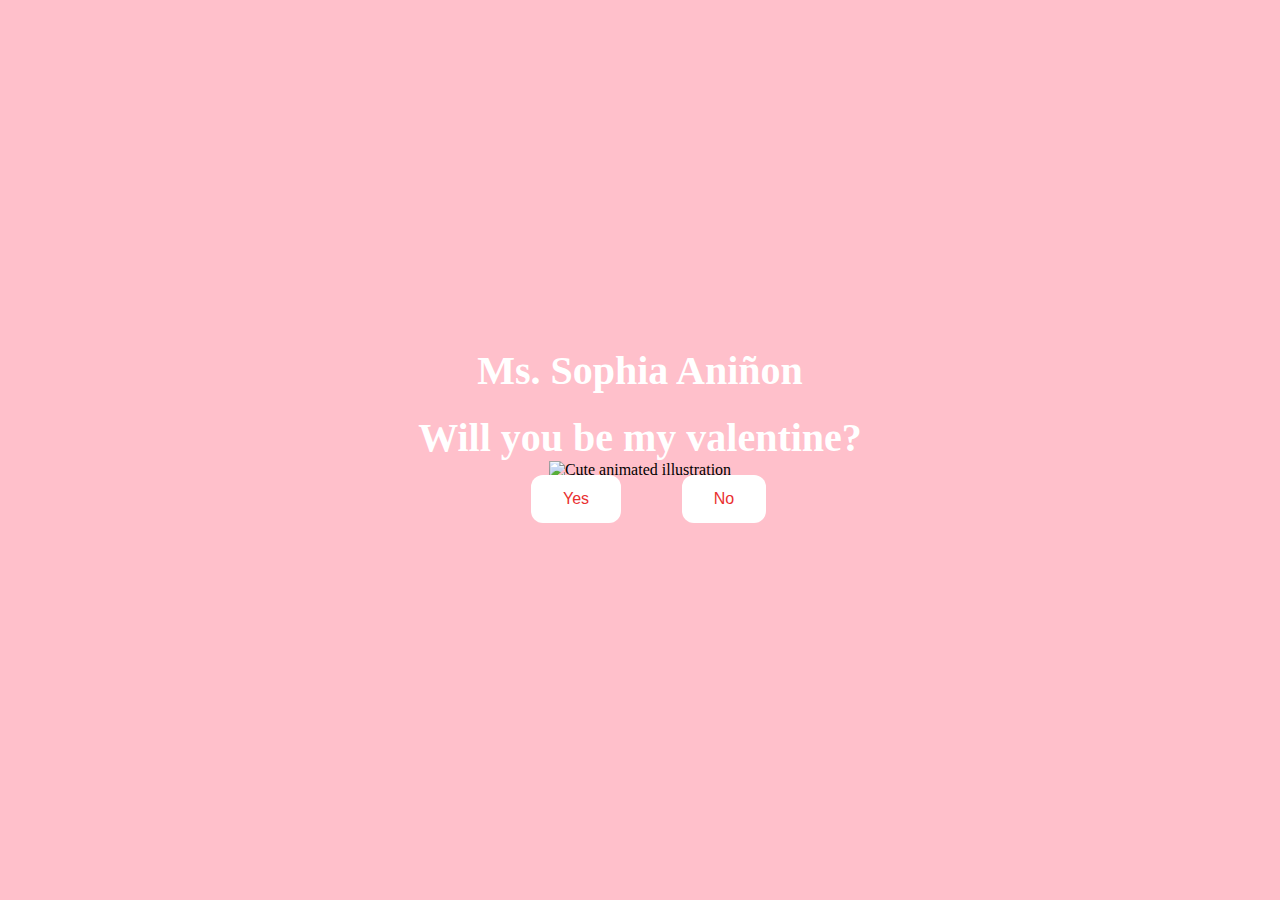
==== index.html @ 97219cb6 "my changes" ====
<!DOCTYPE html>
<html lang="en">
    <head>
        <link rel="stylesheet" href="./styles.css">
        
    </head> 
    <body>
        <div class="container">
            <div >
                <h1 class = "header_text">Ms. Sophia Aniñon</h1>
                <h1 class = "header_text">Will you be my valentine?</h1>
            </div>
            <div class="gif_container">
                <img src="https://media.giphy.com/media/hRvKHKbOLPmJS5lWRE/giphy.gif?cid=790b7611h1pb5qe0584bftwzymtmanhggyej4kunzo2r5sml&ep=v1_stickers_search&rid=giphy.gif&ct=s" alt="Cute animated illustration">
            </div>
            <div class = "buttons">
                <button class="btn" id = "yesButton" onclick="nextPage()">Yes</button>
                <button class="btn" id="noButton" onmouseover="moveButton()" onclick="moveButton()">No</button>
                <script>
                    function nextPage() {
                        window.location.href = "yes.html";
                    }
                    
                    function moveButton() {
                        var x = Math.random() * (window.innerWidth - document.getElementById('noButton').offsetWidth) - 85;
                        var y = Math.random() * (window.innerHeight - document.getElementById('noButton').offsetHeight) - 48;
                        document.getElementById('noButton').style.left = `${x}px`;
                        document.getElementById('noButton').style.top = `${y}px`;
                    }
                </script> 
            </div>
        </div>
       
    </body> 
</html>
---- styles.css ----
body {
    display: flex;
    justify-content: center;
    align-items: center;
    height: 90vh;
    background-color: #FFC0CB;
}

#noButton {
    position: absolute;
    margin-left: 150px;
    transition: 0.5s;
}

#yesButton {
    position: absolute;
    margin-right: 150px;
}

.header_text {
    font-family: 'Nunito';
    font-size: 40px;
    font-weight: bold;
    color: rgb(255, 255, 255);
    text-align: center;
    margin-top: 20px;
    margin-bottom: 0;
}

.buttons {
    display: flex;
    flex-direction: row;
    justify-content: center;
    align-items: center;
    margin-top: 20px;
    margin-left: 20px;
}

.btn {
    background-color: #ffffff;
    color: rgb(233, 48, 48);
    padding: 15px 32px;
    text-align: center;
    display: inline-block;
    font-size: 16px;
    margin: 4px 2px;
    cursor: pointer;
    border: none;
    border-radius: 12px;
    transition: background-color 0.3s ease;
}

.gif_container {
    display: flex;
    justify-content: center;
    align-items: center;
}

@media only screen and (max-width: 320px) and (max-height: 568px) {
    body {
        height: 100vh;
    }

    .header_text {
        font-size: 20px;
    }

    img {
        height: 60vh;
    }

    .btn {
        padding: 10px 18px;
        font-size: 12px;
    }
}

@media only screen and (max-width: 414px) and (max-height: 736px) {
    body {
        height: 90vh;
    }

    .header_text {
        font-size: 28px;
    }

    img {
        height: 60vh;
    }

    .btn {
        padding: 15px 25px;
        font-size: 14px;
    }
}
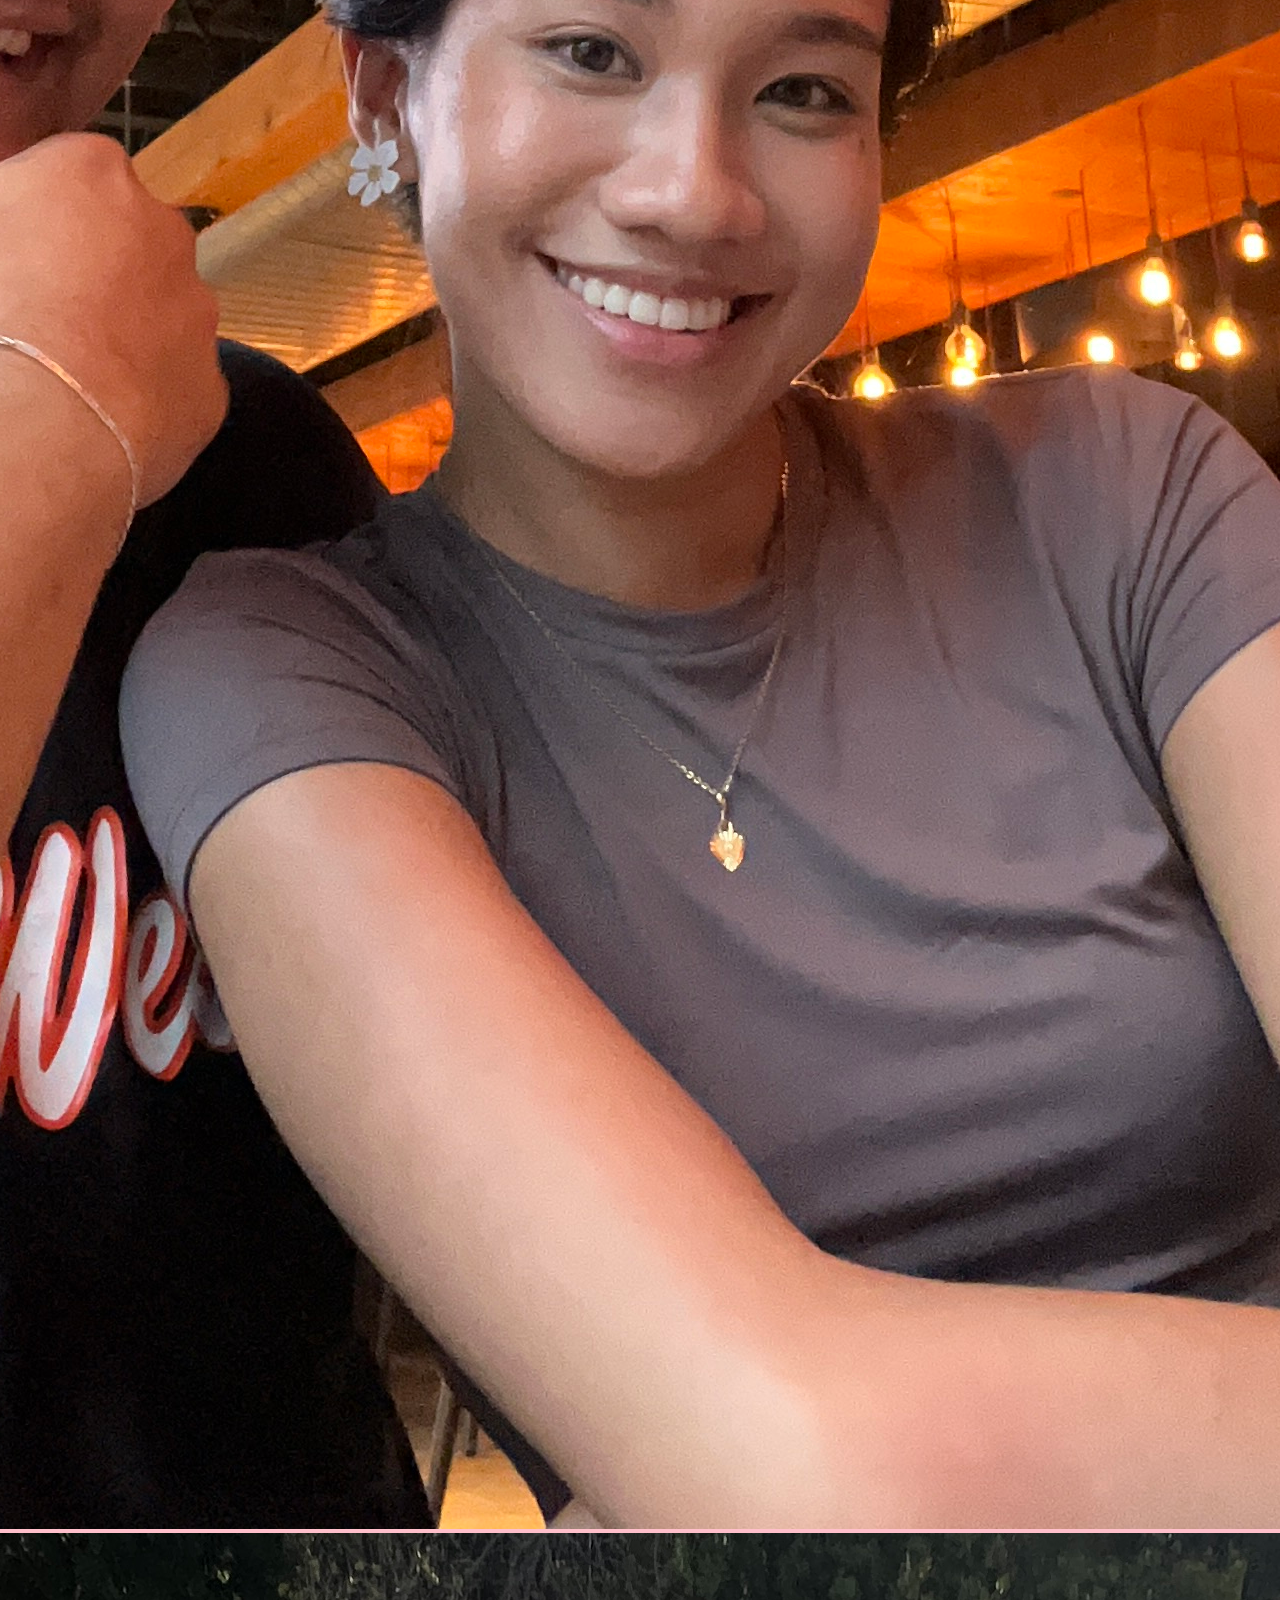
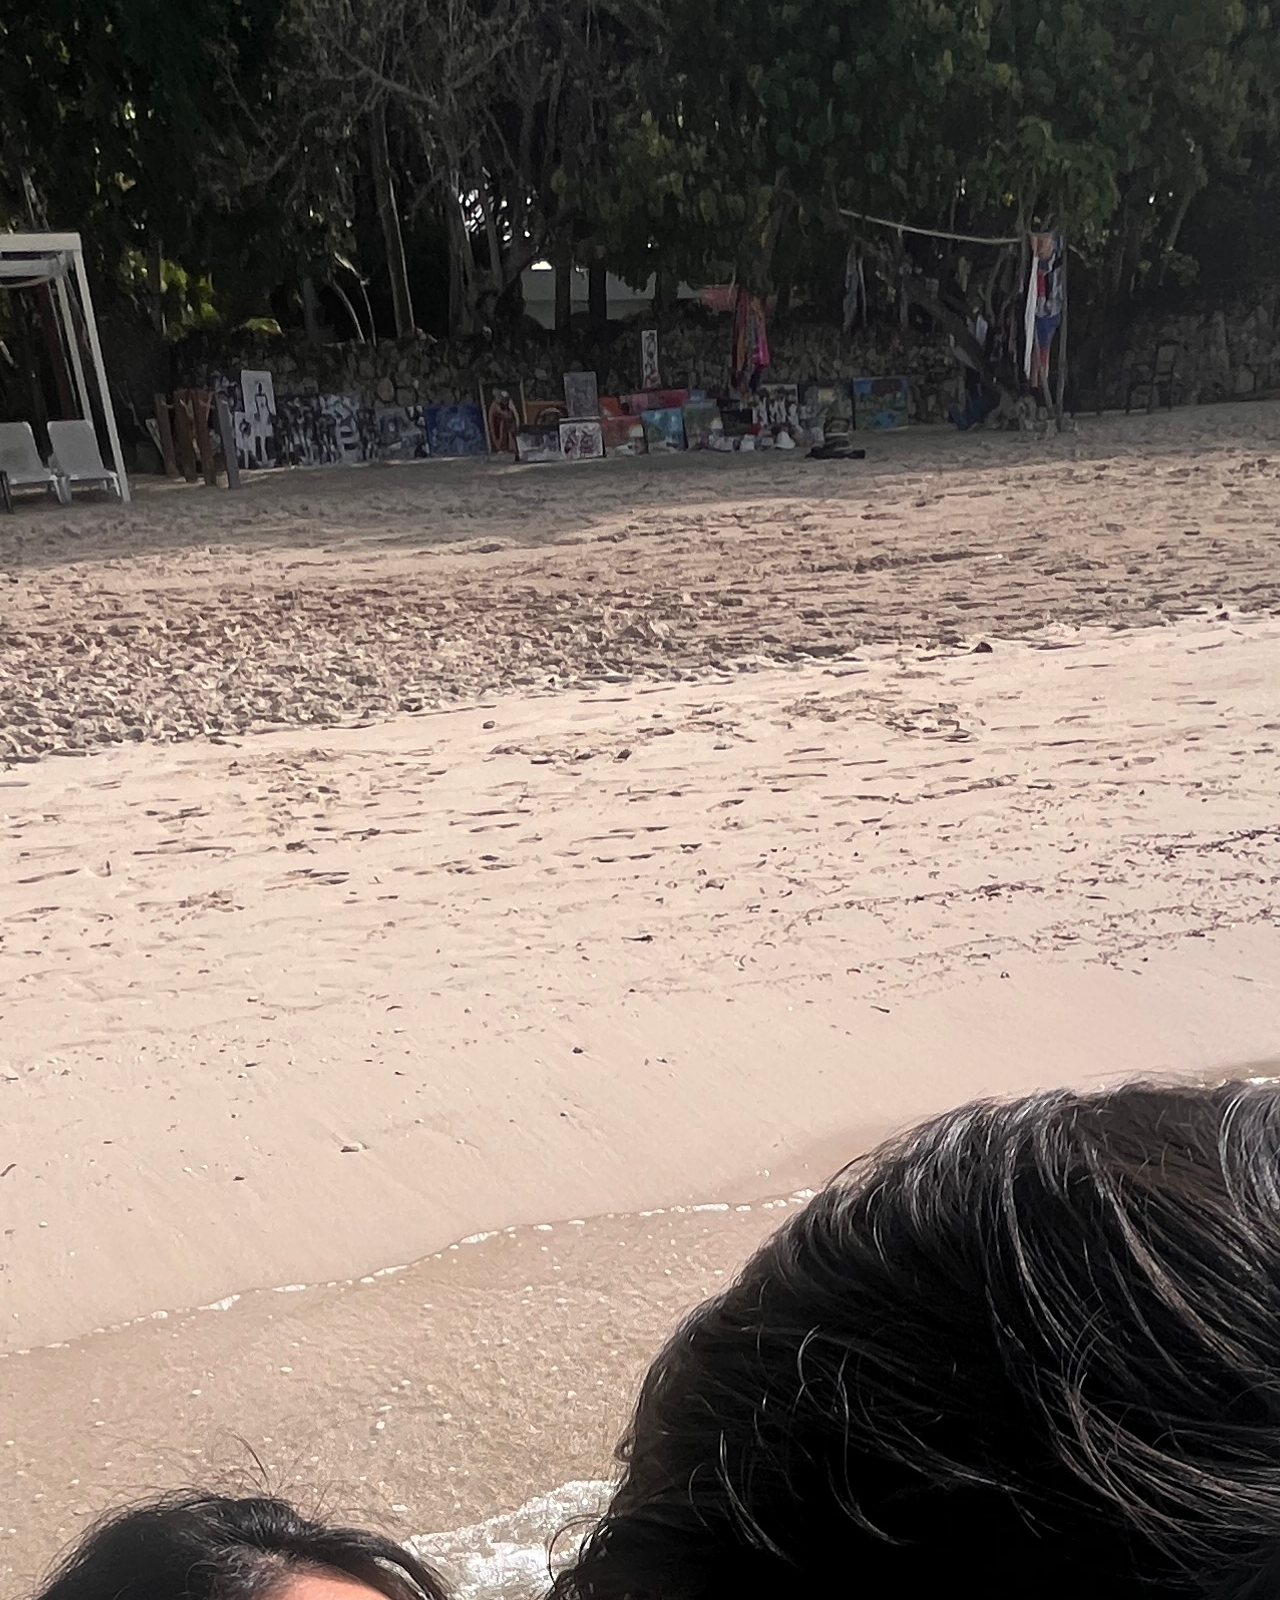
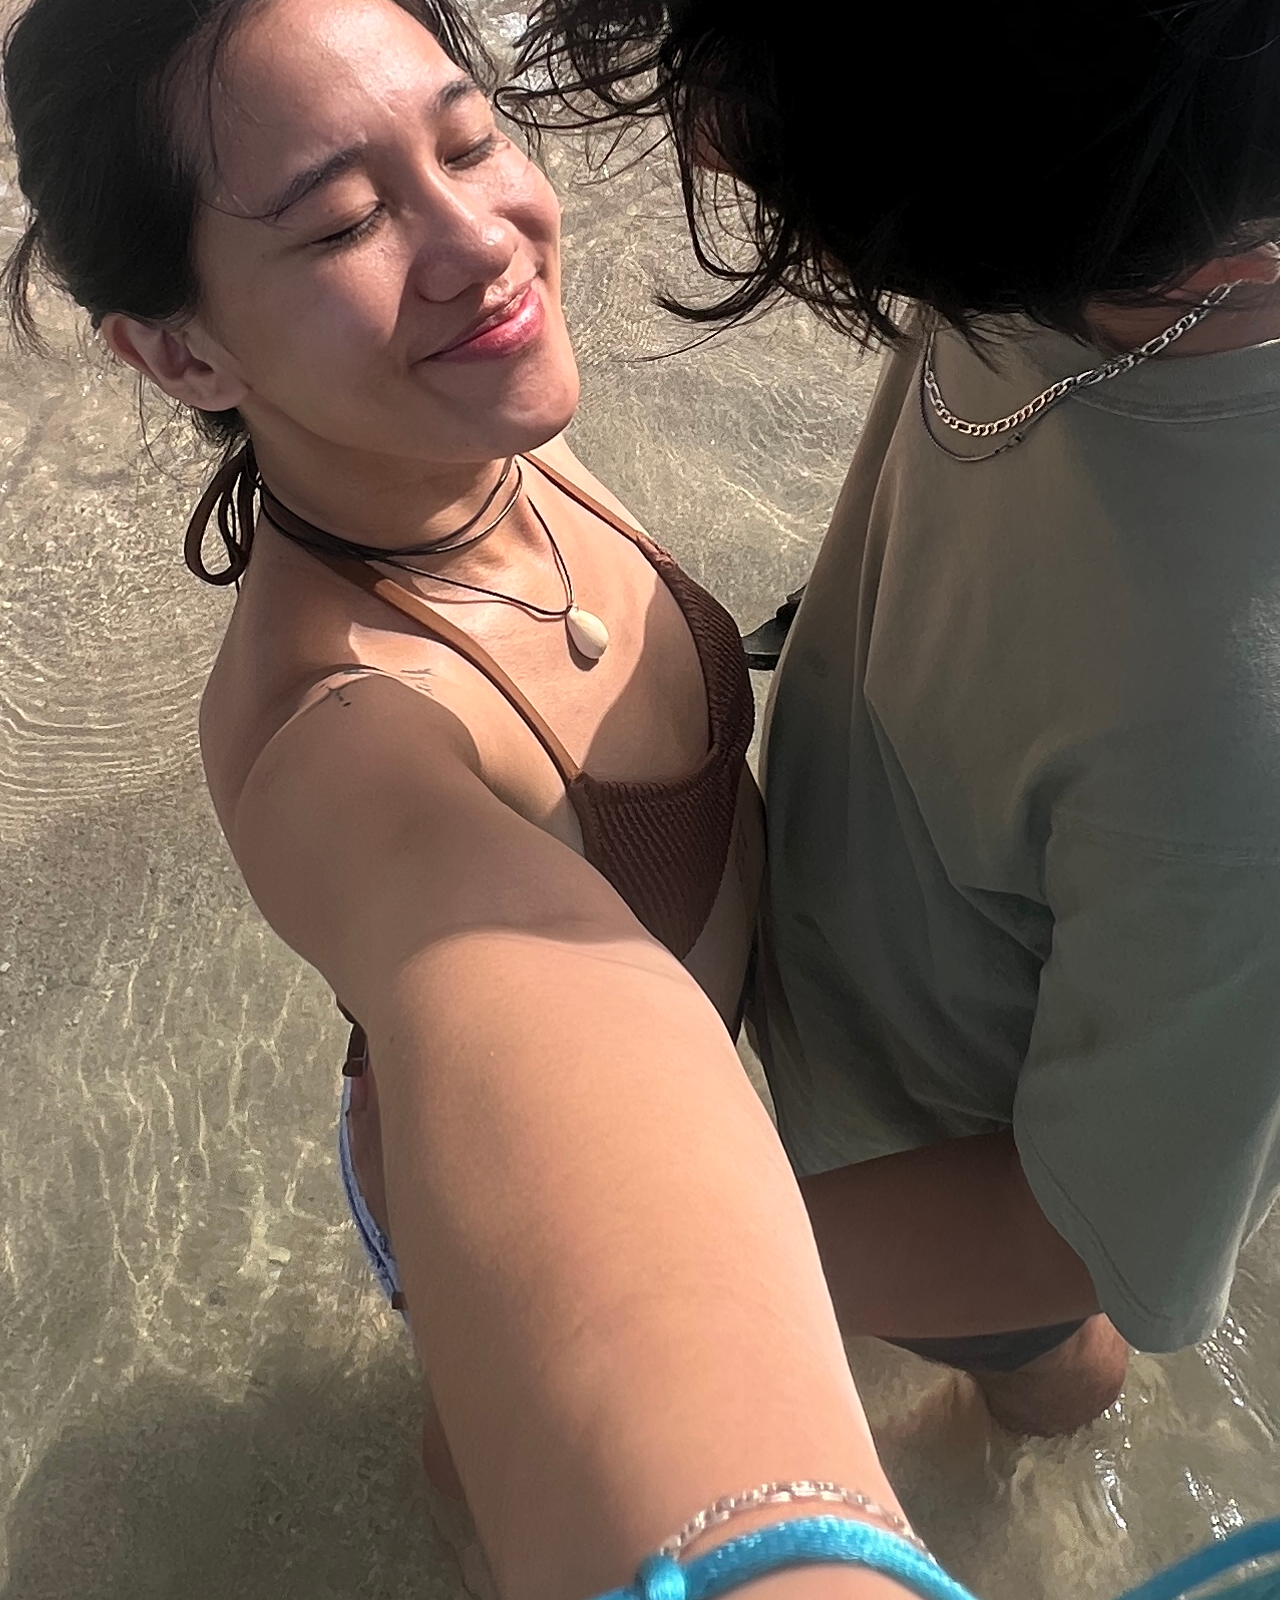
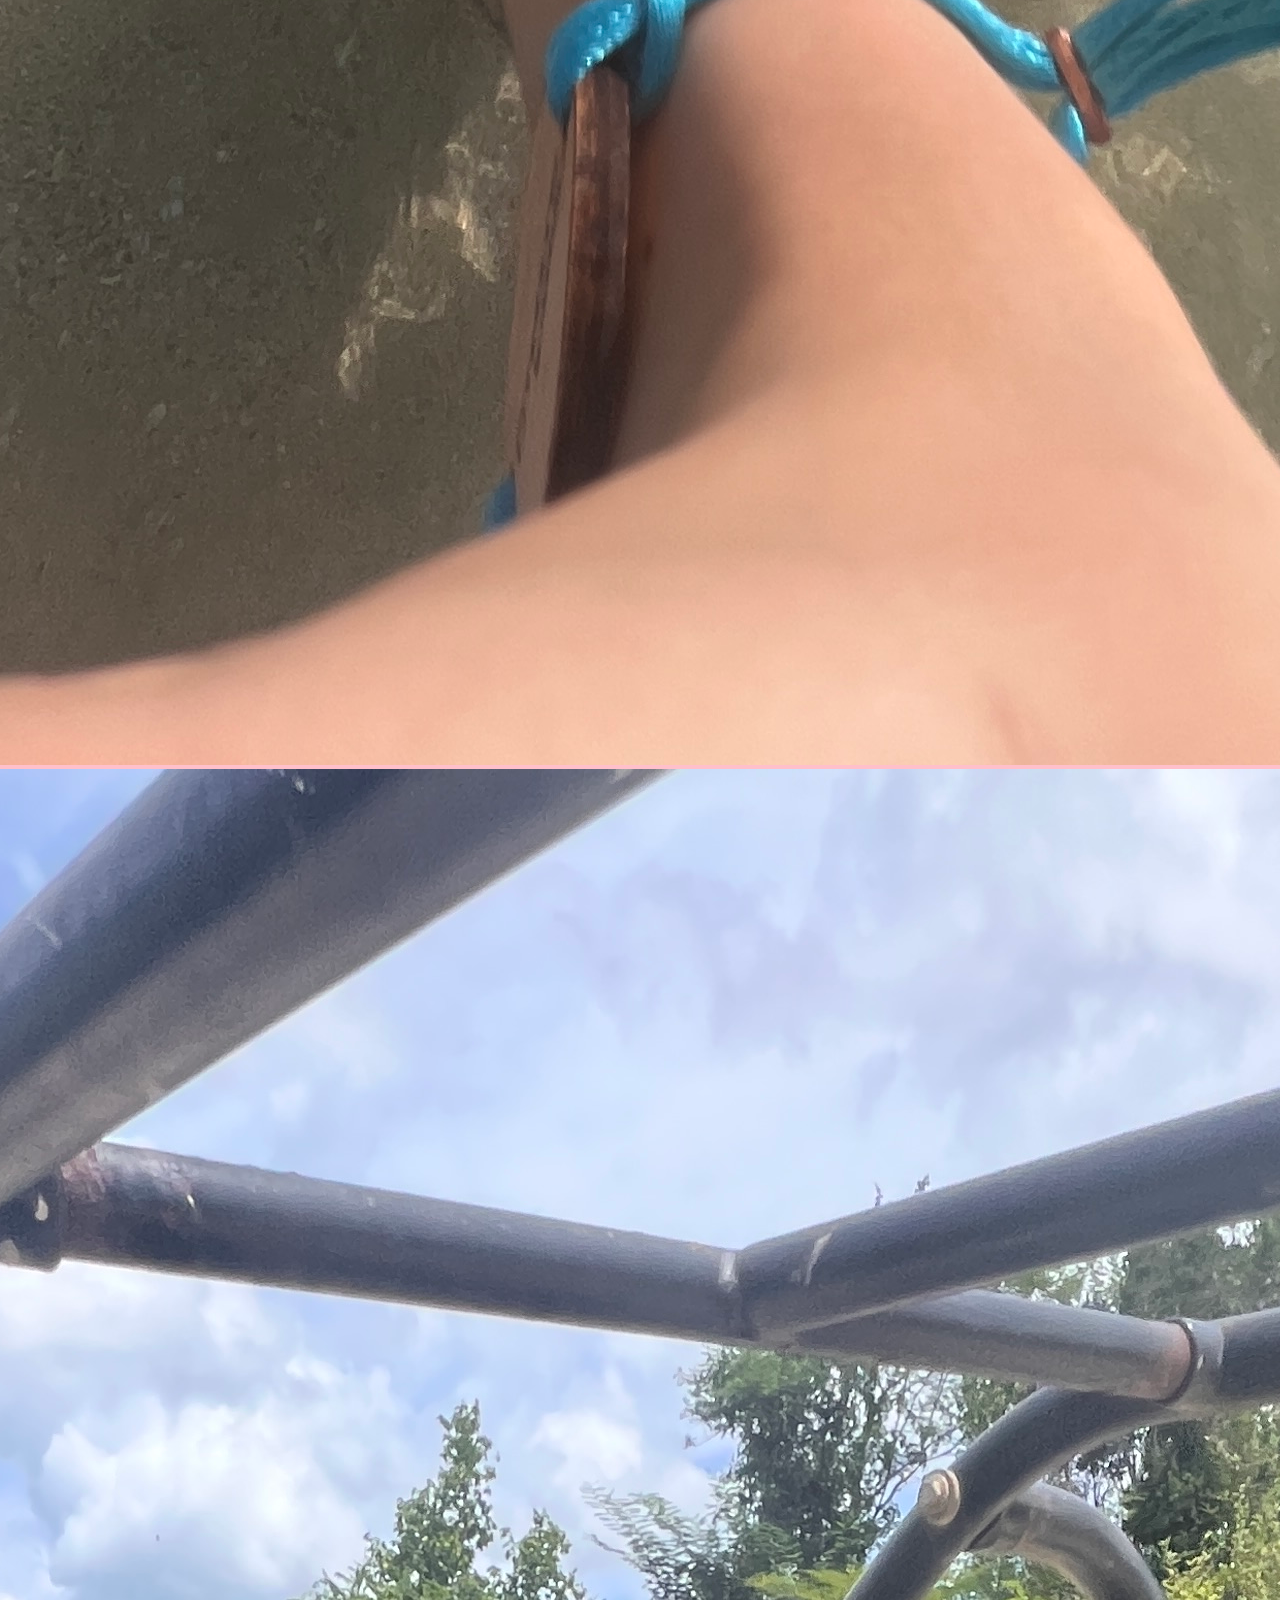
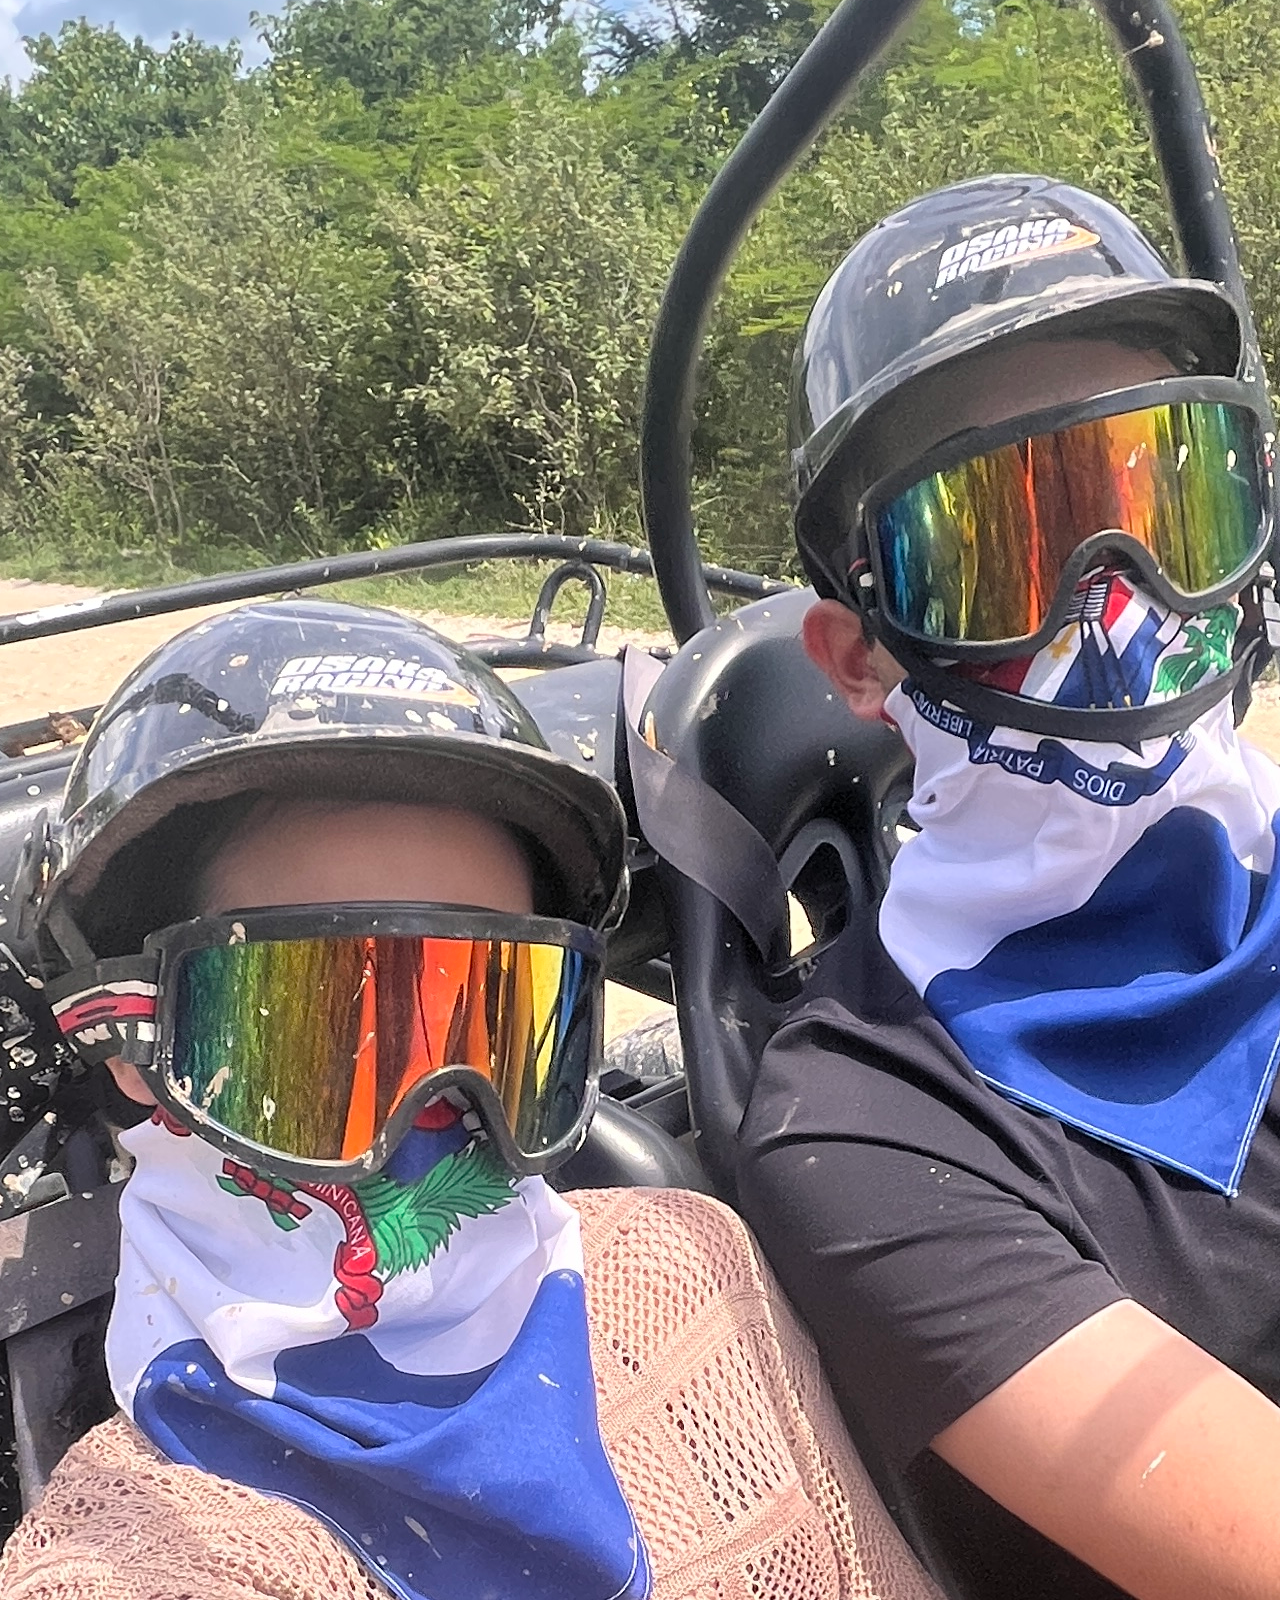
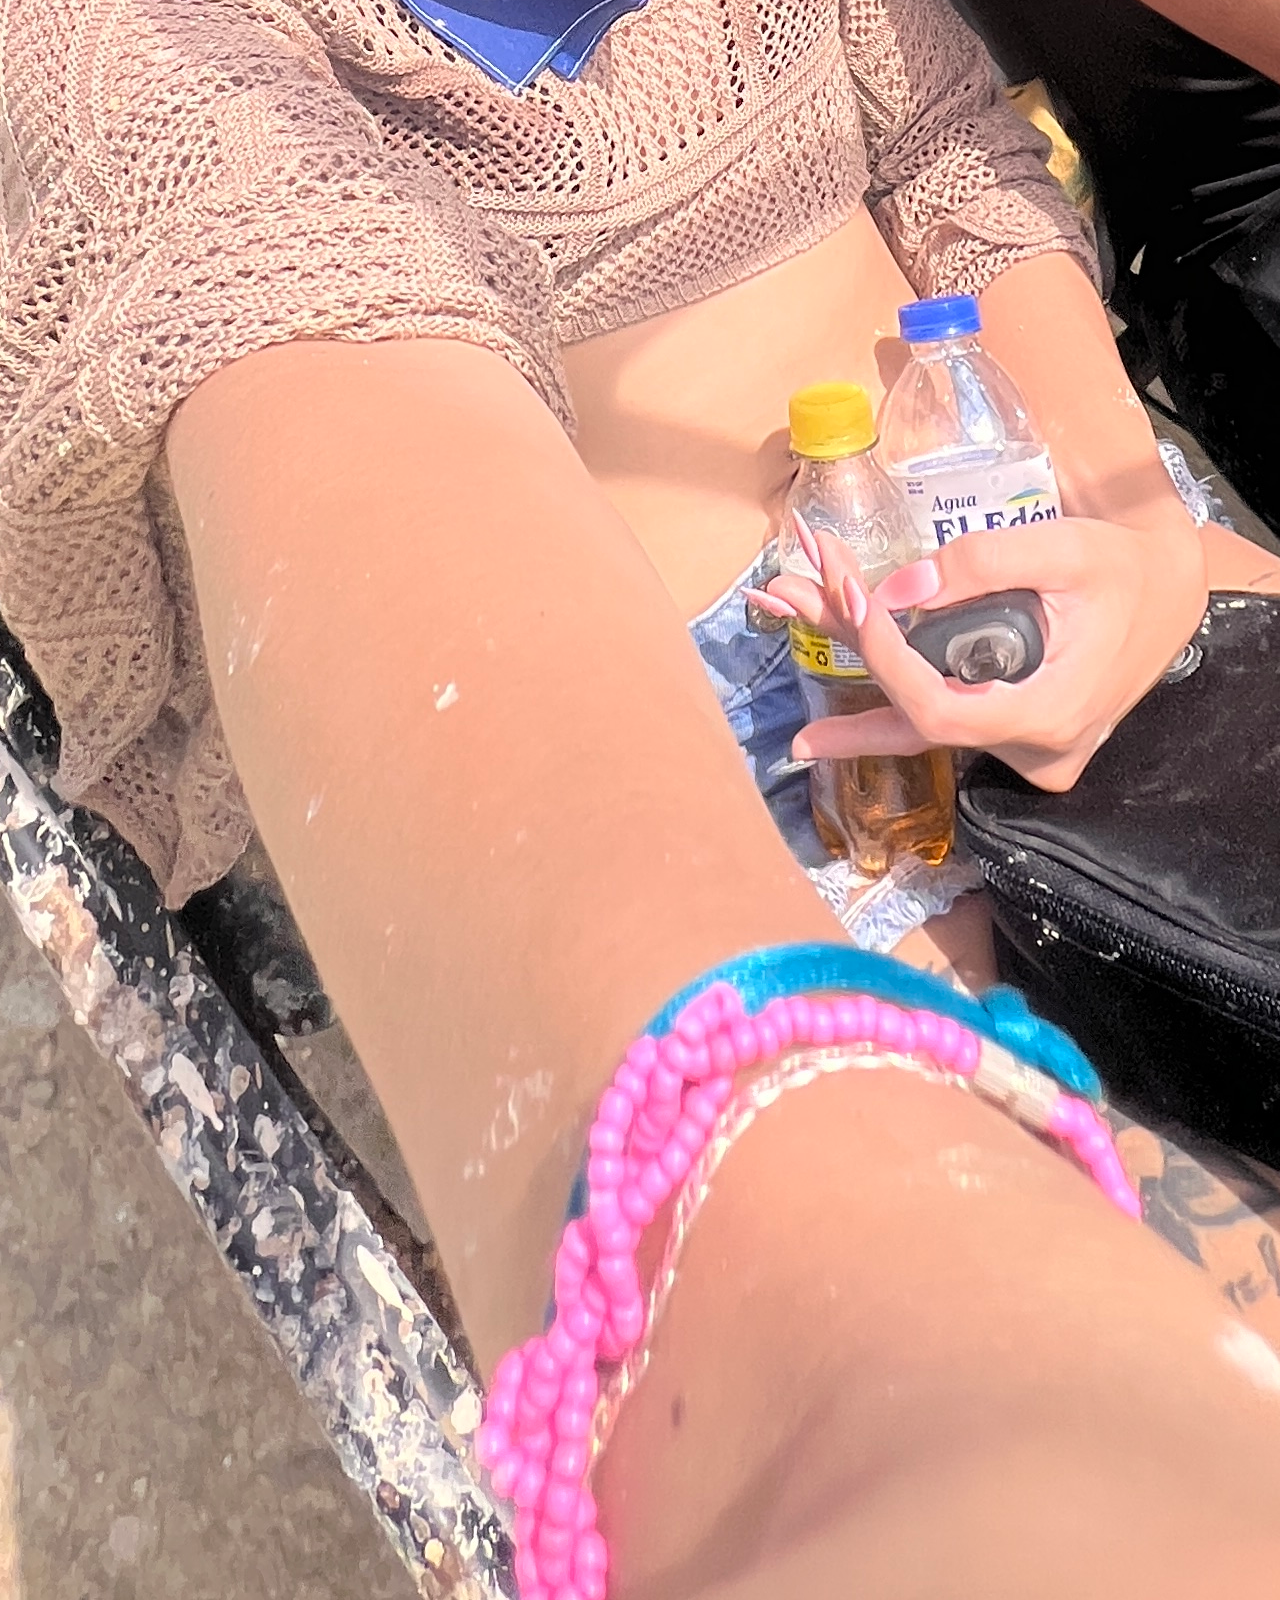
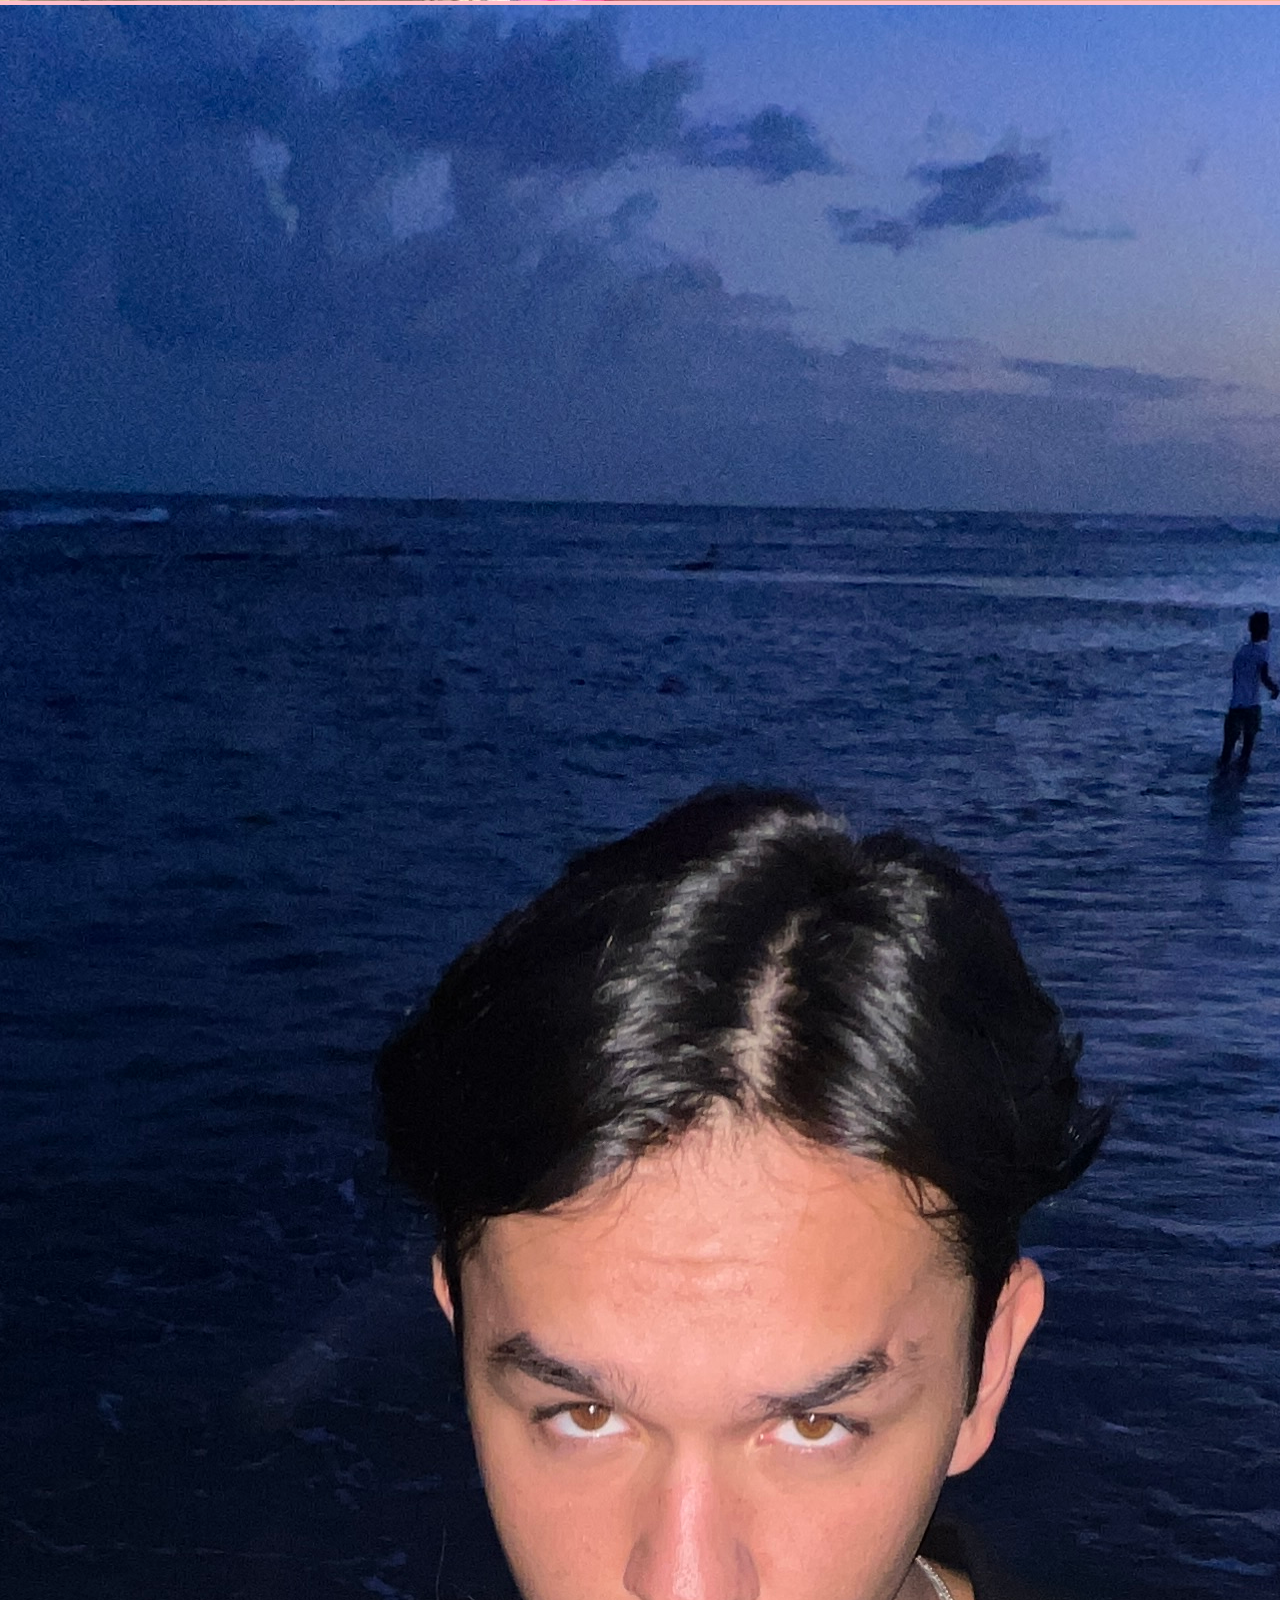
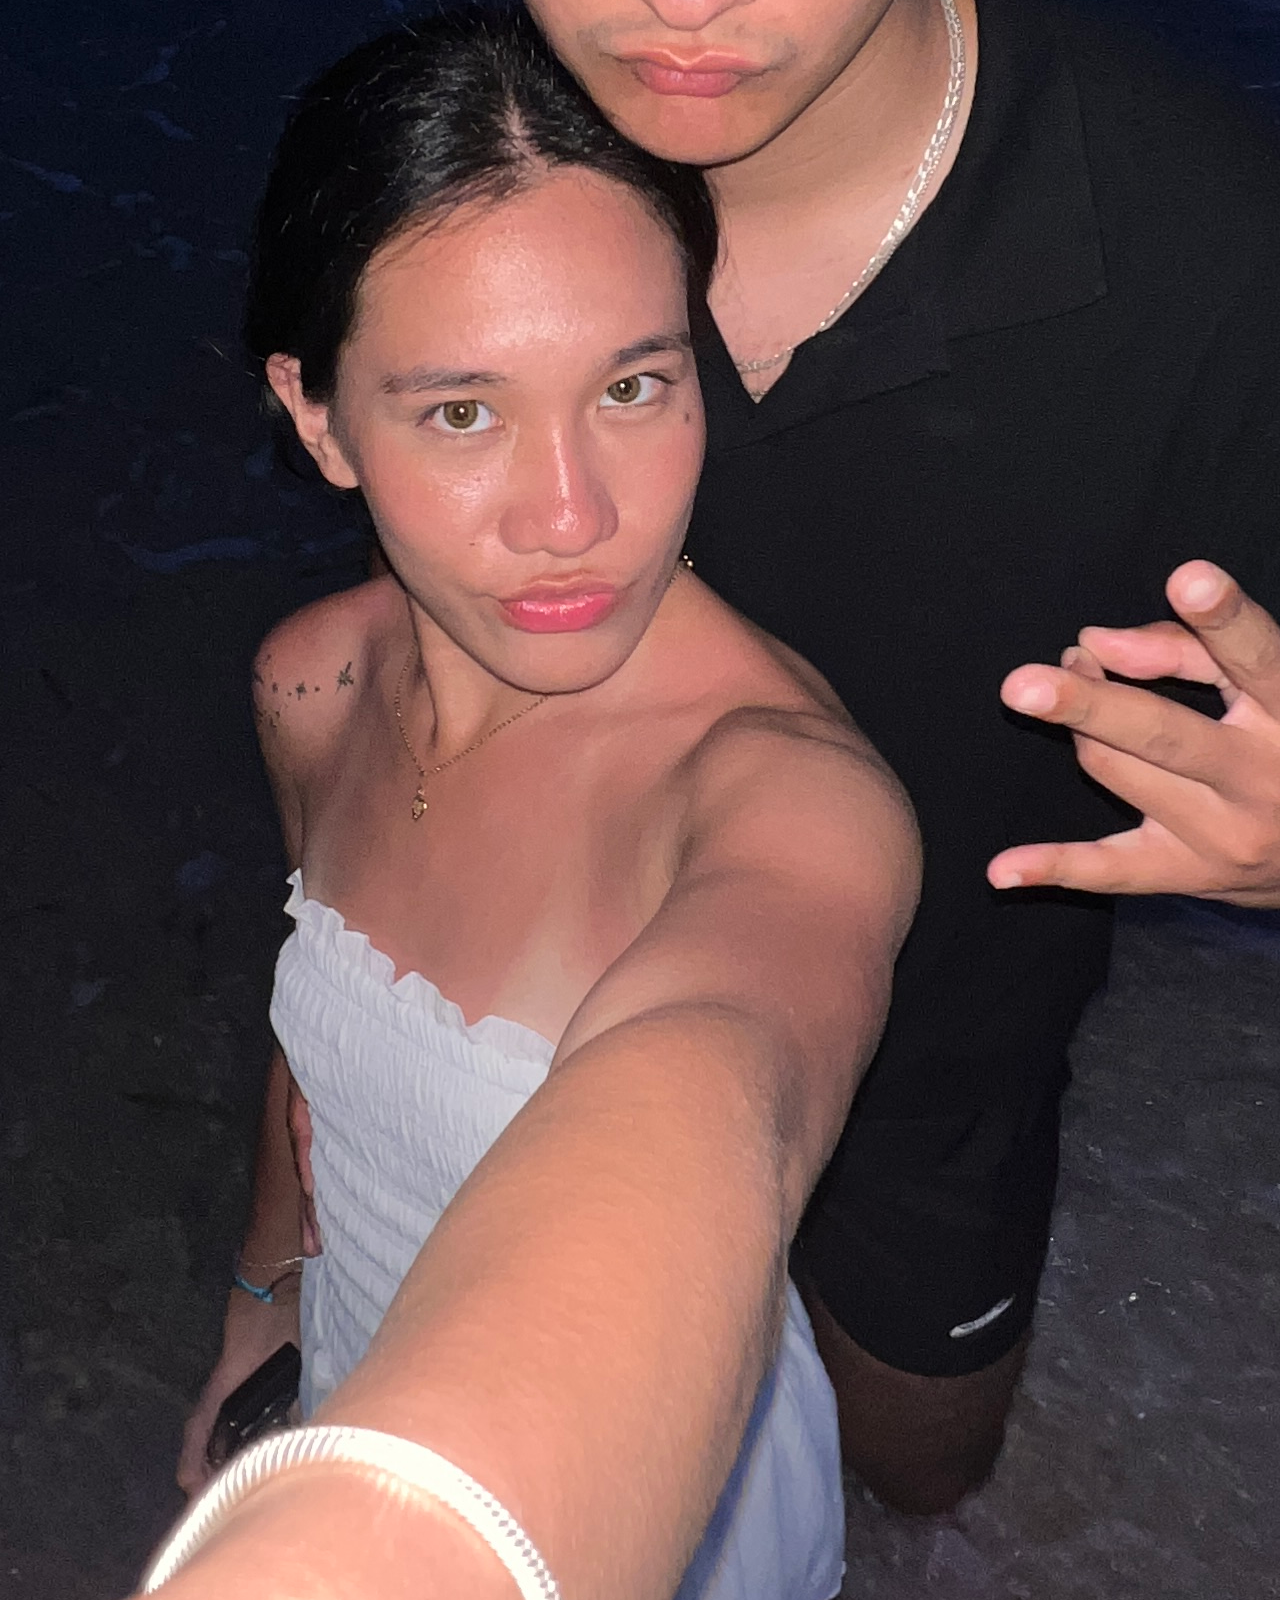
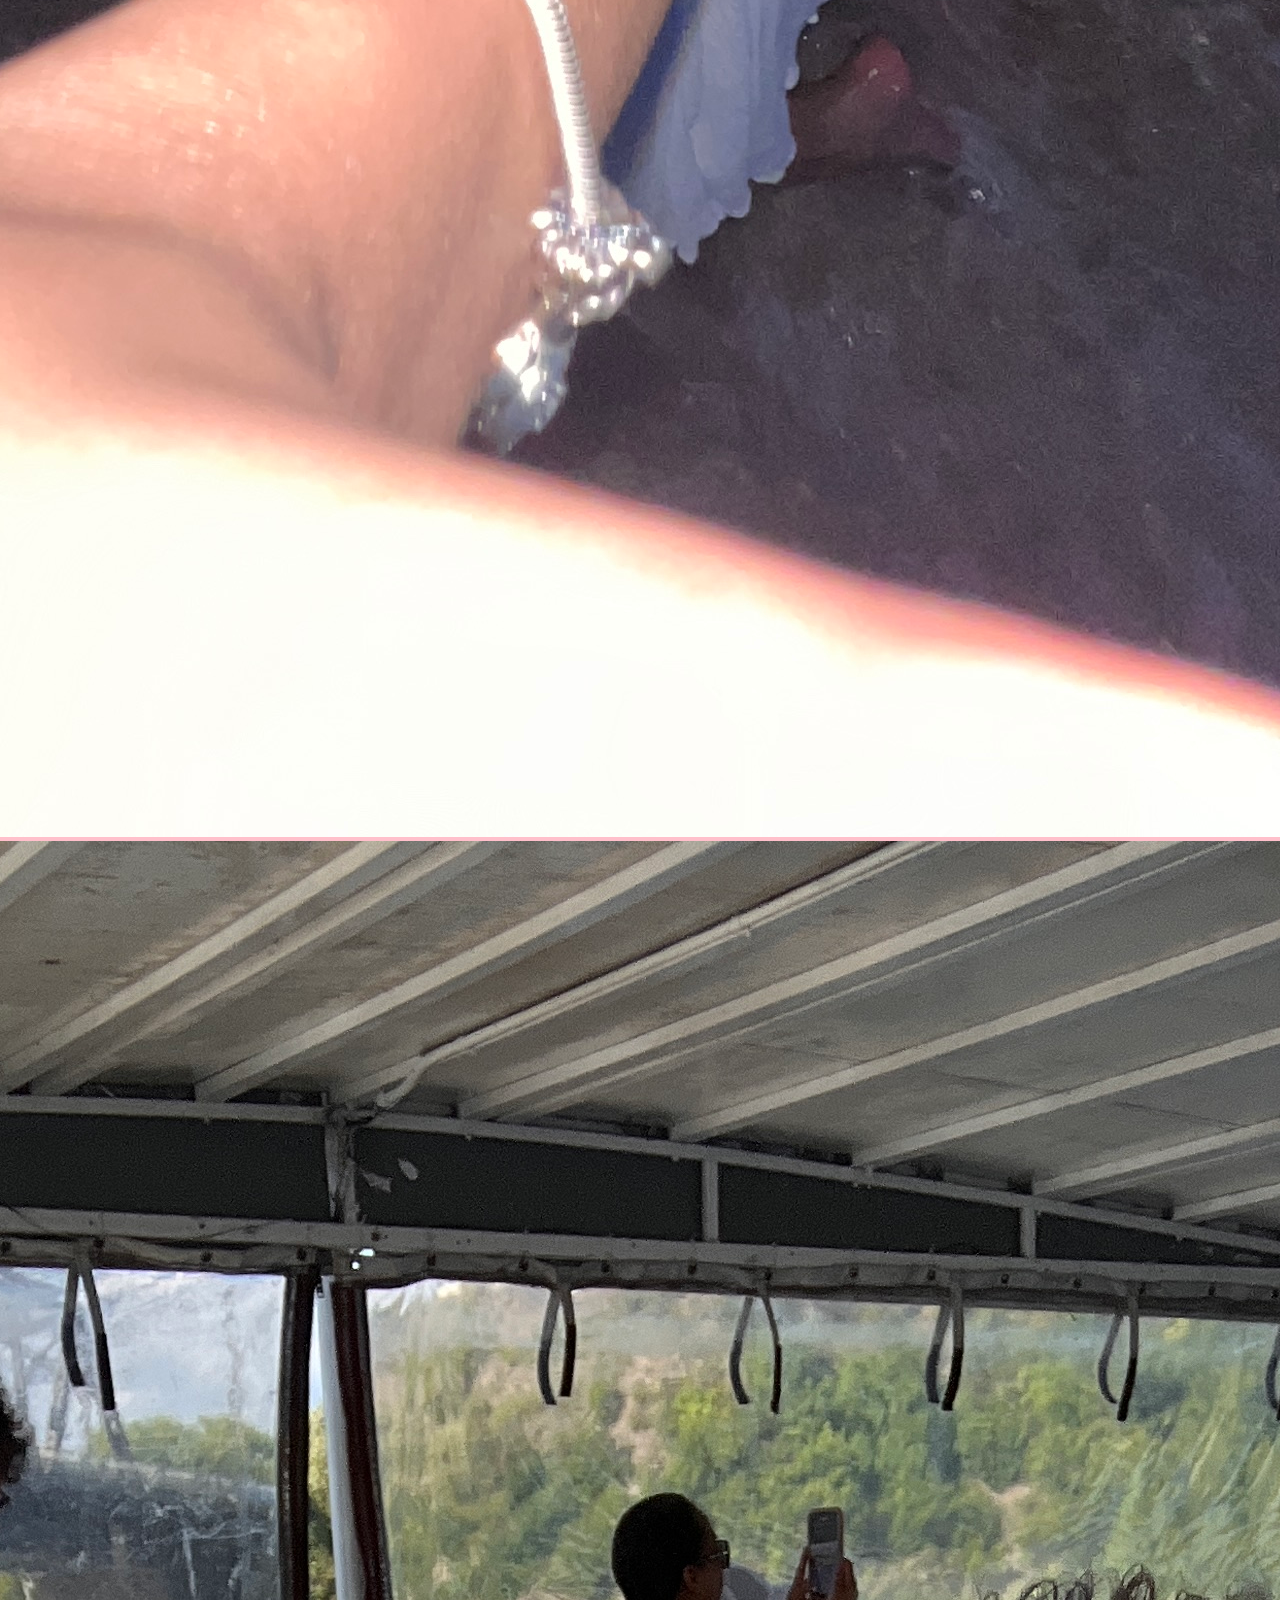
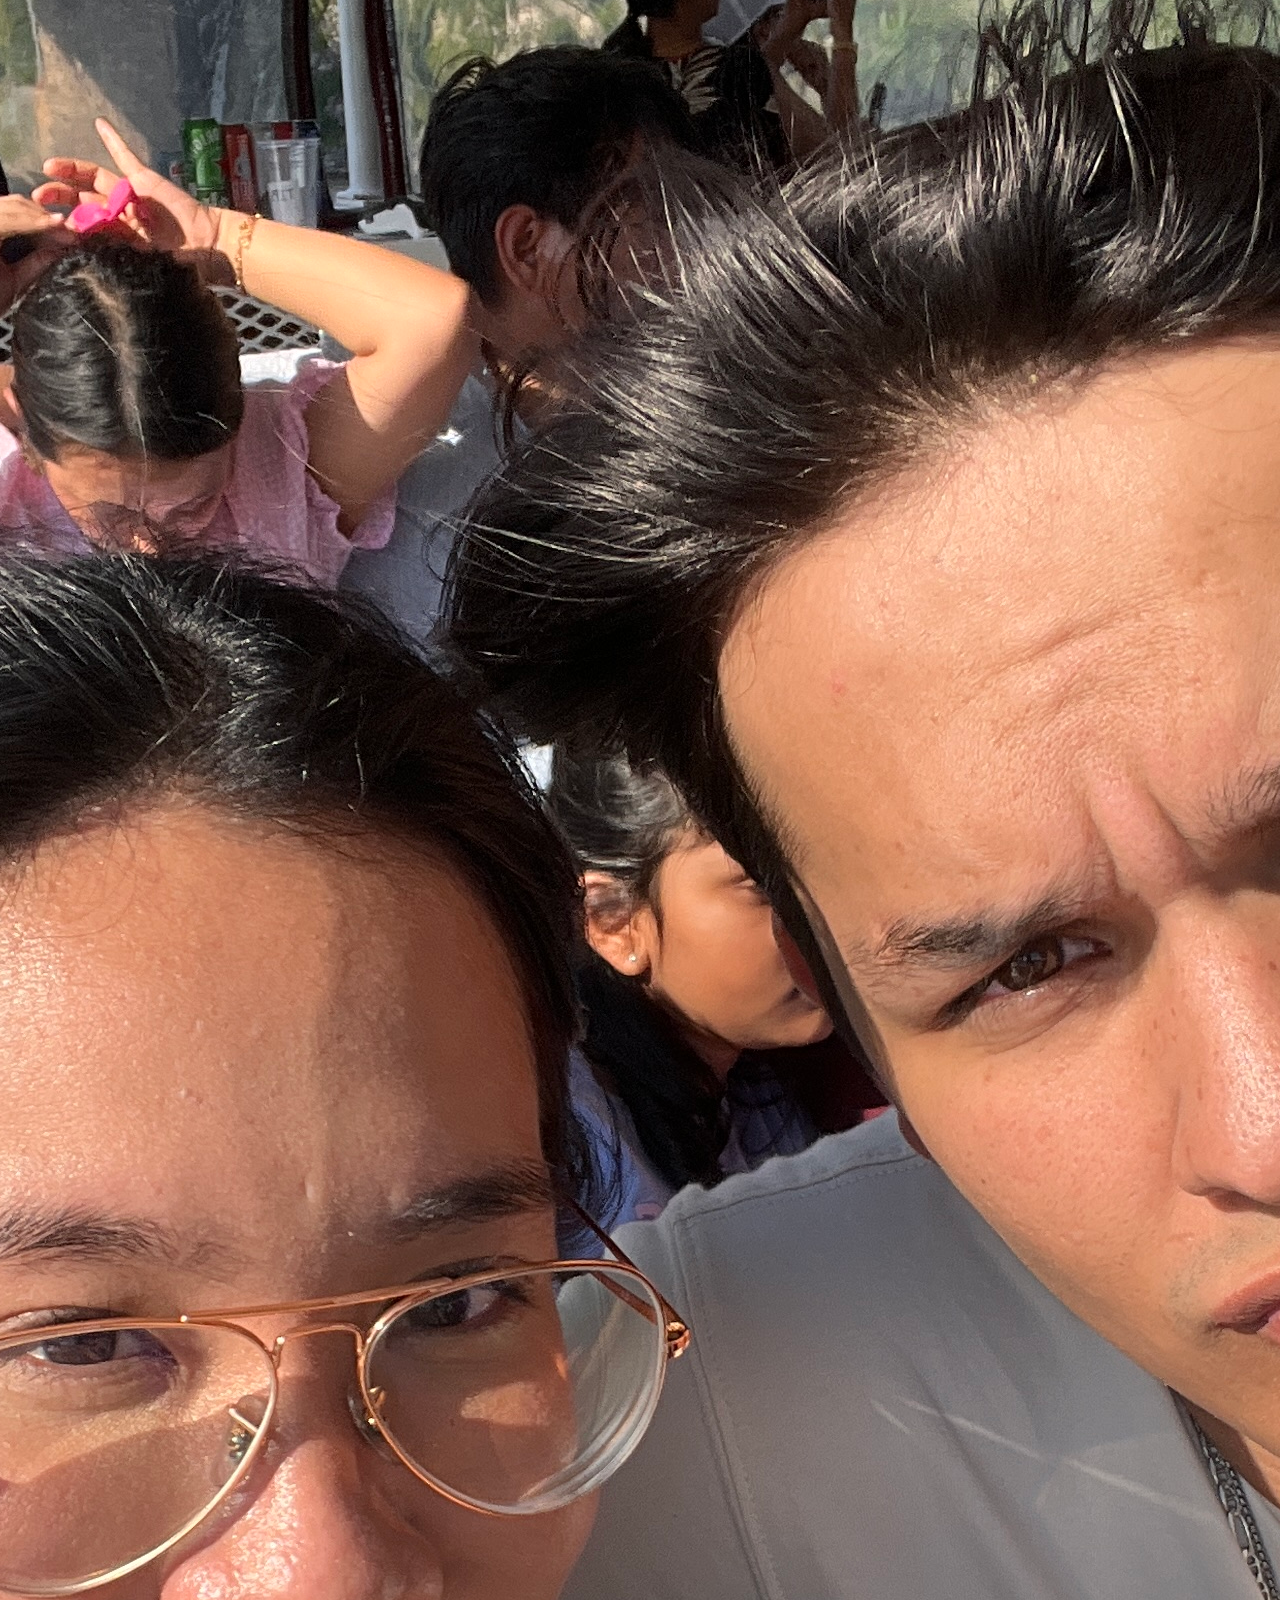
==== commit a180e77d: "Update index.html" ====
--- a/index.html
+++ b/index.html
@@ -2,19 +2,36 @@
 <html lang="en">
     <head>
         <link rel="stylesheet" href="./styles.css">
-        
     </head> 
     <body>
         <div class="container">
-            <div >
-                <h1 class = "header_text">Ms. Sophia Aniñon</h1>
-                <h1 class = "header_text">Will you be my valentine?</h1>
+            <div>
+                <h1 class="header_text">Ms. Sophia Aniñon</h1>
+                <h1 class="header_text">Will you be my valentine?</h1>
             </div>
-            <div class="gif_container">
-                <img src="https://media.giphy.com/media/hRvKHKbOLPmJS5lWRE/giphy.gif?cid=790b7611h1pb5qe0584bftwzymtmanhggyej4kunzo2r5sml&ep=v1_stickers_search&rid=giphy.gif&ct=s" alt="Cute animated illustration">
+            <div class="circle_wrapper">
+                <div class="circle_container">
+                    <!-- Images in a circle -->
+                <img src="image1.JPG" class="img" alt="Image 1">
+                <img src="image2.JPG" class="img" alt="Image 2">
+                <img src="image3.JPG" class="img" alt="Image 3">
+                <img src="image4.JPG" class="img" alt="Image 4">
+                <img src="image5.JPG" class="img" alt="Image 5">
+                <img src="image6.JPG" class="img" alt="Image 6">
+                <img src="image7.JPG" class="img" alt="Image 7">
+                <img src="image8.JPG" class="img" alt="Image 8">
+                <img src="image9.JPG" class="img" alt="Image 9">
+                <img src="image10.JPG" class="img" alt="Image 10">
+                <img src="https://media.giphy.com/media/hRvKHKbOLPmJS5lWRE/giphy.gif?cid=790b7611h1pb5qe0584bftwzymtmanhggyej4kunzo2r5sml&ep=v1_stickers_search&rid=giphy.gif&ct=s"class="img" id="gif" alt="Cute animated illustration">
+
+                </div>
+                <!-- Center GIF -->
+                <!-- <div class="gif_container">
+                    <img src="https://media.giphy.com/media/hRvKHKbOLPmJS5lWRE/giphy.gif?cid=790b7611h1pb5qe0584bftwzymtmanhggyej4kunzo2r5sml&ep=v1_stickers_search&rid=giphy.gif&ct=s" alt="Cute animated illustration">
+                </div> -->
             </div>
-            <div class = "buttons">
-                <button class="btn" id = "yesButton" onclick="nextPage()">Yes</button>
+            <div class="buttons">
+                <button class="btn" id="yesButton" onclick="nextPage()">Yes</button>
                 <button class="btn" id="noButton" onmouseover="moveButton()" onclick="moveButton()">No</button>
                 <script>
                     function nextPage() {
@@ -27,9 +44,8 @@
                         document.getElementById('noButton').style.left = `${x}px`;
                         document.getElementById('noButton').style.top = `${y}px`;
                     }
-                </script> 
+                </script>
             </div>
         </div>
-       
     </body> 
 </html>
